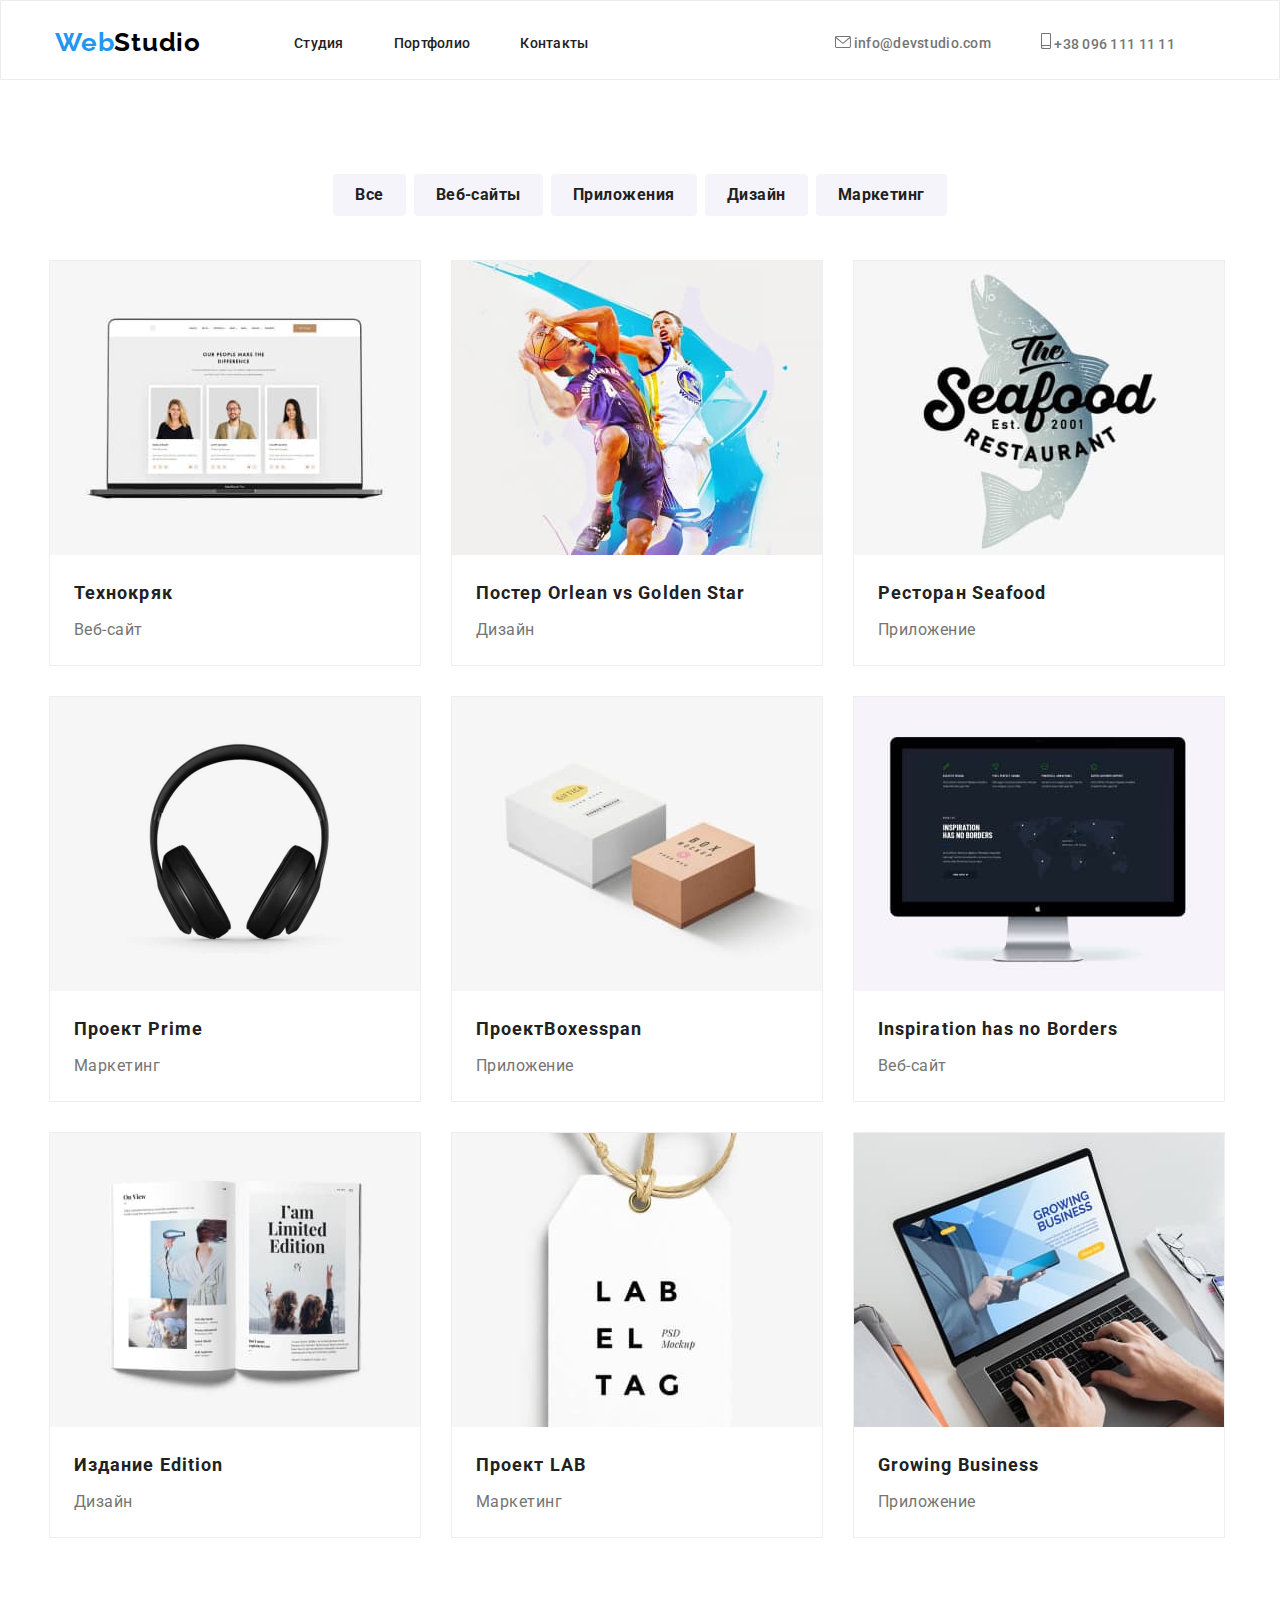
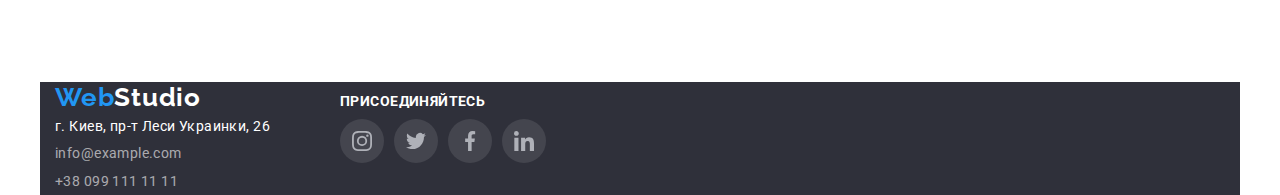
==== portfolio.html @ 2dc06f4d "перенес задание предыдущее" ====
<!DOCTYPE html>
<html lang="ru">

<head>
    <meta charset="UTF-8">
    <meta http-equiv="X-UA-Compatible" content="IE=edge">
    <meta name="viewport" content="width=device-width, initial-scale=1.0">
    <title>Document</title>
    <link rel="preconnect" href="https://fonts.googleapis.com">
    <link rel="preconnect" href="https://fonts.gstatic.com" crossorigin>
    <link href="https://fonts.googleapis.com/css2?family=Roboto:wght@400;500;700;900&display=swap" rel="stylesheet">
    <link rel="preconnect" href="https://fonts.googleapis.com">
    <link rel="preconnect" href="https://fonts.gstatic.com" crossorigin>
    <link
        href="https://fonts.googleapis.com/css2?family=Raleway:wght@700&family=Roboto:wght@400;500;700;900&display=swap"
        rel="stylesheet">
    <link rel="stylesheet"
        href="https://cdnjs.cloudflare.com/ajax/libs/modern-normalize/0.6.0/modern-normalize.min.css" />
    <link rel="stylesheet" href="./css/main.css" />
</head>

<body><!-- Шапка сайта -->
<header class="page-header">
    <div class="container main-nav">
        <a lang="en" class="site-nav-logo" href="WebStudio">Web<span>Studio</span></a>
        <nav>
            <ul class="site-nav list">
                <!--<li lang="en" class="nav-item site-nav-logo"><a href="WebStudio">Web<span>Studio</span></a></li>-->
                <li class="nav-item"><a href="./index.html" class="link">Студия</a></li>
                <li class="nav-item"><a href="./portfolio.html" class="link">Портфолио</a></li>
                <li class="nav-item"><a href="Контакты" class="link">Контакты</a></li>
            </ul>
        </nav>
        <ul class="link-items list">
            <li class="nav-link-item" lang="en">
                <a href="mailto:info@devstudio.com" class="current">
                    <svg class="icon-envelope" width="16" height="12">
                        <use href="./images/icons.svg#icon-envelope"></use>
                    </svg>
                    info@devstudio.com
                    <!--./images/icons.svgs#icon-smartphone-->
                </a>

            </li>
            <li class="nav-link-item">
                <a href="tel:+380961111111" class="current"><svg class="icon-smartphone" width="10" height="16">
                        <use href="./images/icons.svg#icon-smartphone"></use>
                    </svg>
                    +38 096 111 11 11

                </a>

            </li>
        </ul>
    </div>
</header>
   
    <main>

        <!--Наше портфолио  -->
        <section class="section portfolio">
            <div class="container ">
                <h2 class="visually-hidden">Наше портфолио</h2>
                <ul class="portfolio-list list">
                    <li class="portfolio-list-item"><button class="portfolio-button" type="button">Все</button></li>
                    <li class="portfolio-list-item"><button class="portfolio-button" type="button">Веб-сайты</button>
                    </li>
                    <li class="portfolio-list-item"><button class="portfolio-button" type="button">Приложения</button>
                    </li>
                    <li class="portfolio-list-item"><button class="portfolio-button" type="button">Дизайн</button></li>
                    <li class="portfolio-list-item"><button class="portfolio-button" type="button">Маркетинг</button>
                    </li>
                </ul>
                <ul class="portfolio-img list">
                    <li class="portfolio-img-item">
                        <a>
                            <img src="./images/portfolio/img-portfolio1.jpg" alt="Технокряк" width="370" height="294" />
                            <div class="portfolio-text">
                                <h3>Технокряк </h3>
                                <p>Веб-сайт</p>
                               <!-- <p>Lorem ipsum dolor sit amet consectetur adipisicing elit.</p>-->
                            </div>
                        </a>
                    </li>

                    <li class="portfolio-img-item">
                        <img src="./images/portfolio/img-portfolio2.jpg" alt="Постер New Orlean vs Golden Star"
                            width="370" height="294" />
                        <div class="portfolio-text">
                            <h3>Постер <span lang="en">Orlean vs Golden Star</span></h3>
                            <p>Дизайн</p>
                        </div>
                    </li>
                    <li class="portfolio-img-item">
                        <img src="./images/portfolio/img-portfolio3.jpg" alt="Ресторан Seafood" width="370"
                            height="294" />
                        <div class="portfolio-text">
                            <h3>Ресторан <span lang="en">Seafood</span></h3>
                            <p>Приложение</p>
                        </div>
                    </li>
                    <li class="portfolio-img-item">
                        <img src="./images/portfolio/img-portfolio4.jpg" alt="Проект Prime" width="370" height="294" />
                        <div class="portfolio-text">
                            <h3>Проект <span lang="en">Prime</span></h3>
                            <p>Маркетинг</p>
                        </div>
                    </li>
                    <li class="portfolio-img-item">
                        <img src="./images/portfolio/img-portfolio5.jpg" alt="Проект Boxes" width="370" height="294" />
                        <div class="portfolio-text">
                            <h3>Проект<span lang="en">Boxes</span>span</h3>
                            <p>Приложение</p>
                        </div>
                    </li>
                    <li class="portfolio-img-item">
                        <img src="./images/portfolio/img-portfolio6.jpg" alt="Inspiration has no Borders" width="370"
                            height="294" />
                        <div class="portfolio-text">
                            <h3 lang="en">Inspiration has no Borders</h3>
                            <p>Веб-сайт</p>
                        </div>
                    </li>
                    <li class="portfolio-img-item">
                        <img src="./images/portfolio/img-portfolio7.jpg" alt="Издание Limited Edition" width="370"
                            height="294" />
                        <div class="portfolio-text">
                            <h3>Издание <span lang="en">Edition</span> </h3>
                            <p>Дизайн</p>
                        </div>
                    </li>
                    <li class="portfolio-img-item">
                        <img src="./images/portfolio/img-portfolio8.jpg" alt="Проект LAB" width="370" height="294" />
                        <div class="portfolio-text">
                            <h3>Проект <span lang="en">LAB</span></h3>
                            <p>Маркетинг</p>
                        </div>
                    </li>
                    <li class="portfolio-img-item">
                        <img src="./images/portfolio/img-portfolio9.jpg" alt="Growing Business" width="370"
                            height="294" />
                        <div class="portfolio-text">
                            <h3 lang="en">Growing Business</h3>
                            <p>Приложение</p>
                        </div>
                    </li>

                </ul>
            </div>
        </section>
    </main>
    <!-- Футер -->
    <footer class="bottom">
        <div class="container container-futer">
            <div class="bottom-futer">
                <a lang="en" class="bottom-logo" href="WebStudio" class="link">Web<span>Studio</span></a>
                <ul class="bottom-list link list">
                    <!--<li lang="en" class="bottom-logo"><a href="WebStudio" class="link">Web<span>Studio</span></a></li>-->
                    <li>
                        <address>
                            г. Киев, пр-т Леси Украинки, 26
                        </address>
                    </li>
                    <li lang="en"><a href="mailto:info@example.com" class="link-bottom link">info@example.com</a></li>
                    <li><a href="tel:+380991111111" class="link-bottom link">+38 099 111 11 11</a></li>
                </ul>
            </div>
            <div class="icons-futer">
                <h2>ПРИСОЕДИНЯЙТЕСЬ</h2>
    
                <ul class="masters-socials masters-socials-futer list socials-list">
                    <li class="socials-item socials-item-futer">
                        <a href="" class="socials-link socials-link-futer link">
                            <svg class="socials-icon" width="20" height="20">
                                <use href="./images/icons.svg#icon-instagram"></use>
                            </svg>
                        </a>
                    </li>
                    <li class="socials-item socials-item-futer">
                        <a href="" class="socials-link socials-link-futer link">
                            <svg class="socials-icon" width="20" height="20">
                                <use href="./images/icons.svg#icon-twitter"></use>
                            </svg>
                        </a>
                    </li>
                    <li class="socials-item socials-item-futer">
                        <a href="" class="socials-link socials-link-futer link">
                            <svg class="socials-icon" width="20" height="20">
                                <use href="./images/icons.svg#icon-facebook"></use>
                            </svg>
                        </a>
                    </li>
                    <li class="socials-item socials-item-futer">
                        <a href="" class="socials-link socials-link-futer link">
                            <svg class="socials-icon" width="20" height="20">
                                <use href="./images/icons.svg#icon-linkedin"></use>
                            </svg>
                        </a>
                    </li>
                </ul>
            </div>
        </div>
    </footer>


</body>

</html>
---- css/main.css ----
/* цвет основного текста #757575 */
/* вторичный цвет текста #212121 ; */
/* белый #e5e5e5  */
/* акцент #2196f3 */
/* вторичный цвет фона #ffffff; */

:root {
  --primary-text-color: #757575;
  --title-text-color: #212121;
  --accent-color: #2196f3;

  --primary-white-color: #ffffff;
  --secondary-bg-color: #ffffff;
}

body {
  background-color: var(--primary-white-color);
  color: var(--primary-text-color);

  font-family: Roboto, sans-serif;
  font-size: 14px;
  font-style: normal;
  font-weight: 400;
  line-height: 2;
}
h1,
h2,
h3,
h4,
h5,
h6,
p {
  margin: 0;
}
ul,
ol {
  list-style: none;
  padding: 0;
  margin: 0;
}
img {
  display: block;
}
.section {
  padding: 94px 0;
}
.container {
  width: 1200px;
  padding-left: 15px;
  padding-right: 15px;
  margin-right: auto;
  margin-left: auto;
}
.btn {
  display: block;
  font-weight: 500;
  font-size: 16px;
  line-height: 1.25;
  text-align: center;
  color: var(--secondary-text-color);
  background: #4985ff;
  box-shadow: 0px 0px 10px rgba(111, 111, 111, 0.25);
  border-radius: 30px;
  width: 200px;
  height: 45px;
  border-color: transparent;
  cursor: pointer;
}
.btn:hover,
.btn:focus {
  border-color: var(--accent-color);
  background-color: transparent;
}

h2 {
  color: var(--title-text-color);

  font-weight: 700;
  font-size: 36px;
  line-height: 1.17;
  letter-spacing: 0.03em;
}
h3 {
  color: var(--title-text-color);

  font-weight: 700;
  font-size: 14px;
  line-height: 1.14;
  letter-spacing: 0.03em;
}
.list {
  list-style: none;
}
.link {
  text-decoration: none;
}
a {
  text-decoration: none;
}
.visually-hidden {
  position: absolute;
  width: 1px;
  height: 1px;
  margin: -1px;
  border: 0;
  padding: 0;
  white-space: nowrap;
  clip-path: inset(100%);
  clip: rect(0 0 0 0);
  overflow: hidden;
}
/*  Шапка Site nav */
.page-header {
  border: 1px solid #ececec;
  /*width: 1200px;*/
  height: 80px;
}
.main-nav {
  display: flex;
  align-items: center;
  /* width: 1200px;*/

  /*padding-left: 15px;
  padding-right: 15px;*/
}
.site-nav {
  display: flex;
  align-items: center;
  /*padding-top: 32px;
  padding-bottom: 32px;*/
}
.site-nav .nav-item:not(:last-child) {
  margin-right: 50px;
}
.link-items {
  display: flex;
  align-items: center;
  margin-left: auto;
}
.link-items:not(:last-child) {
  margin-right: 50px;
}
.site-nav-logo {
  margin-right: 93px;
  font-family: Raleway, sans-serif;
  font-weight: 700;
  font-size: 26px;
  line-height: 1.19;
  /* identical to box height */
  letter-spacing: 0.03em;
  color: #2196f3;
}
.site-nav-logo a {
  color: #2196f3;
}
.site-nav-logo span {
  font-family: Raleway, sans-serif;
  font-weight: 700;
  font-size: 26px;
  line-height: 1.19;
  /* identical to box height */

  letter-spacing: 0.03em;

  color: #000000;
}
.site-nav .link {
  display: block;
  padding-top: 32px;
  padding-bottom: 32px;

  color: var(--title-text-color);
  font-weight: 500;
  font-size: 14px;
  line-height: 1.17;
  letter-spacing: 0.02em;
  text-decoration: none;
}

.site-nav .link:hover,
.site-nav .link:focus {
  color: var(--accent-color);
}

.link-items .current {
  display: block;
  padding-top: 32px;
  padding-bottom: 32px;

  color: var(--primary-text-color);
  font-weight: 500;
  font-size: 14px;
  line-height: 1.17;
  letter-spacing: 0.02em;
  text-decoration: none;
  margin-right: 50px;
}
.link-items .current:not(:last-child) {
  margin-right: 50px;
}
.link-items .current:hover,
.link-items .current:focus {
  color: var(--accent-color);
  fill: var(--accent-color);
}

.link-items .current:hover use,
.link-items .current:focus use {
  color: var(--accent-color);
  fill: var(--accent-color);
}
.icon-envelope {
  background-color: #ffffff;
  fill:#757575;
}
.icon-envelope:hover,
.icon-envelope:focus {
  fill: var(--accent-color);
}
.icon-smartphone {
  fill:#757575;
}
.icon-smartphone:hover,
.icon-smartphone:focus {
  fill: var(--accent-color);;
}
/* Hero */

.hero {
  text-align: center;
  padding: 200px 0;
  /*background-color: #2f303a;*/
  max-width: 1600px;
  margin: 0 auto;
  /* width: 1200px;*/
  background-image: linear-gradient(
      to right,
      rgba(47, 48, 58, 0.4),
      rgba(47, 48, 58, 0.4)
    ),
    url("../images/img1.jpg");

  background-repeat: no-repeat;
  background-position: center;
  background-size: cover;
}

.title {
  margin-top: 0;
  margin-bottom: 40px;

  color: #ffffff;
  font-weight: 900;
  font-size: 44px;
  line-height: 1.36;

  text-align: center;
  letter-spacing: 0.06em;
  text-transform: uppercase;
}
.button {
  color: #ffffff;
  background-color: #2196f3;
  font-weight: 700;
  font-size: 16px;
  padding: 10px 32px;
  border-radius: 4px;
  border: none;
  box-shadow: 0px 4px 4px rgba(0, 0, 0, 0.15);
  line-height: 1.88;
}
.button:hover,
.button:focus {
  background-color: #188ce8;
  cursor: pointer;
}
/* преимущества*/
.benefits h2 {
  text-align: center;
}

.text-benefits-list {
  display: flex;

  /*margin-top: 94px;
  margin-bottom: 94px;*/
}
.text-benefits-text:not(:last-child) {
  margin-right: 32px;
}
.text-benefits-text h3 {
  margin-bottom: 10px;
  text-transform: uppercase;
}
.text-benefits p {
  font-size: 14px;
  line-height: 1.71;
  letter-spacing: 0.03em;
}
/*.socials-icon-benefits {
    width: 70px;
  height: 70px;
}*/
.text-benefits-text svg {
/*width: 270px;
  height: 120px;*/
  /*background: rgba(245, 244, 250, 1);*/
}
.text-benefits-icon {
/*position: absolute;*/
width: 270px;
height: 120px;
left: 215px;
top: 774px;

background: #F5F4FA;
border-radius: 4px;
 padding: 25px 100px 25px 100px;
 margin-bottom: 30px;
}
/*.socials-icon-benefits {
  /*display: block;*/
  padding: 25px 100px 25px 100px;
}*/


/*Чем мы занимаемся*/
.work-section {
  padding-top: 0;
}
.img h2 {
  text-align: center;
  margin-bottom: 50px;
}

.list-img {
  display: flex;
  /*margin-bottom: 94px;*/
}
.list-img li:not(:last-child) {
  margin-right: 32px;
}
/* Сотрудники */

/*.positions {
  display: flex;
  justify-content: space-between;
}*/
/*.position-list {

}*/
/*.position-list-img{
  display: flex;
  justify-content: space-between;
  margin-left: 0px;
}*/
.positions {
  /*padding-top: 94px;*/
  background: #F5F4FA;
}
.positions h2 {
  text-align: center;
  margin-bottom: 50px;
}
.position-list {
  display: flex;
  /*padding-bottom: 94px;*/
  /* margin-bottom: 94px;*/
  /*height: 368px;*/
  /*width: 270px;
  background-color: #ffffff;*/
  border-radius: 4px;
  /*/box-shadow: 0 0 4px 0 black;*/
}
.position-list-img:not(:last-child) {
  margin-right: 30px;
}
.position-list-img {
  text-align: center;
}
.position-list-text {
  height: 168px;
  /* margin-top: 30px;*/
  /* margin-bottom: 30px;*/
  padding-top: 30px;
  padding-bottom: 30px;
  background-color: #ffffff;
  border-radius: 0 0 4px 4px;
  box-shadow: 0px 1px 3px rgba(0, 0, 0, 0.12), 0px 1px 1px rgba(0, 0, 0, 0.14),
    0px 2px 1px rgba(0, 0, 0, 0.2);
}
.position-list-text h3 {
  font-size: 16px;
}
/*.position-list-img {
  width: 270px;
  height: 368px;
  left: 215px;
  top: 1635px;
}
*/
/*.position-list-img h3 {
  text-align: center;
}*/
.position-list p {
  font-size: 16px;
  line-height: 1.19;
  text-align: center;
  margin-bottom: 16px;
}
.masters-socials {
  display: flex;
  justify-content: center;
  /* width: 206px;
  height: 44px;*/
  /*margin-top: 16px;*/
  /*margin-bottom: 30px;*/
}
.socials-item {
  width: 44px;
  height: 44px;
}
.socials-item :not(:last-child) {
  margin-right: 10px;
}
.socials-link {
  width: 100%;
  height: 100%;
  display: flex;
  align-items: center;
  justify-content: center;
  border-radius: 50%;
  background-color: #ffffff;
}
.socials-icon {
  fill: #AFB1B8;
}
.socials-link:hover,
.socials-link:focus {
  background-color: #2196f3;
  fill: #ffffff;
  }
.socials-link:hover use,
.socials-link:focus use {
  background-color: #2196f3;
  fill: #ffffff;
  }
.socials-icon:hover,
.socials-icon:focus {
  fill: #ffffff;
}
/*.socials-link:hover .socials-icon,
.socials-link:focus .socials-icon {
    fill:#ffffff;
    }*/

    /* постоянные клиенты*/
    .client-section-container {
     text-align: center;
        }
     .client-section-container h2 {
         margin-bottom: 50px;
        }
             
   .masters-client {
     display: flex;
     justify-content: center;
          } 
      .client-item {
        width: 170px;
        height: 92px;
        border-radius: 4px;
        border: 1px solid rgba(175, 177, 184, 1)
       /*border-radius: 4px 4px 4px 4px;*/
      /*padding: 16px 32px 16px 32px;*/
      
      }
      /*.client-link {
   width: 100%;
  height: 100%;
  display: flex;
  align-items: center;
  justify-content: center;
    background-color: #ffffff;
      }*/
      .client-item:not(:last-child) {
  margin-right: 30px;
}
.client-icon {
  margin: 16px 32px 16px 32px;
  fill: #AFB1B8;
}

.client-icon:hover,
.client-icon:focus {
     fill:#2196f3;
     /*background-color: blue;*/
  }
  .client-item:hover,
  .client-item:focus {
     fill:#2196f3;
    border: 1px solid rgba(33, 150, 243, 1)
     /*background-color: blue;*/
  }
  /*.client-link {
      width: 170px;
      height: 92px;
  }
   .client-link:hover,
  .client-link:focus {
     fill:#2196f3;
    border: 1px solid rgba(33, 150, 243, 1)
     /*background-color: blue;*/
  }*/
/*.socials-icon:hover,
.socials-icon:focus {
  fill: #ffffff;*/
}
/*.client-link:hover .client-icon,
.client-link:focus .client-icon {
    fill:#2196f3;
    background-color: #2196f3;
    }*/
  /*.client-link:hover use,
  .client-link:focus use {
     fill:#2196f3;
     background-color: blue;
  }*/
/* Футер */
.bottom {
 /* display: flex;
   justify-content: center;*/
  /*display: block;*/
  background-color: #2f303a;
  padding-top: 60px;
  padding-bottom: 60px;
  /*width: 1200px;*/
  /*height: 252px;*/
 }
.bottom .container {
  display: flex;
  background-color: #2f303a;
  margin-top: 0px;
  align-items: baseline;
}
.container-futer {
 /* display: block;*/
  background-color: #2f303a;
  margin-top: 0px;
  align-items: baseline;
}
.bottom-futer {
  display: block;
   display: table-cell;
  margin-top: 0px;
  align-content: center;
  align-items: baseline;
  /*margin-right: 70px;*/
}
.bottom-list {
  display: block;
  display: table-cell;
  margin-top: 0px;
  align-content: center;
 /* align-items: baseline;*/
  /*margin-right: 70px;*/
}
.link-bottom {
  color: rgba(255, 255, 255, 0.6);
  font-size: 14px;
  line-height: 1.71;
  letter-spacing: 0.03em;
}
.link-bottom:hover,
.link-bottom:focus {
  color: var(--accent-color);
}
.bottom address {
  font-style: normal;
  font-size: 14px;
  line-height: 1.71;

  letter-spacing: 0.03em;

  color: #ffffff;
}

.bottom-logo {
  font-family: Raleway, sans-serif;
  font-weight: 700;
  font-size: 26px;
  line-height: 1.19;
  /* identical to box height */

  letter-spacing: 0.03em;

  color: #2196f3;
  margin-bottom: 20px;
}
.bottom-logo a {
  color: #2196f3;
}
.bottom-logo span {
  font-family: Raleway, sans-serif;
  font-weight: 700;
  font-size: 26px;
  line-height: 1.19;
  /* identical to box height */

  letter-spacing: 0.03em;

  color: #ffffff;
}
.socials-link-futer {
background: rgba(255, 255, 255, 0.1);
}
.icons-futer {
  display: block;
  display: table-cell;
  margin-top: 0px;
  align-content: center;
   /*display: flex;
     justify-content: center;
     align-items: center;
     display: block;*/
 /* width: 206px;*/
  height: 80px;
  margin-right: 70px;
   margin-left: 70px;
}
.icons-futer h2 {
font-family: Roboto;
font-size: 14px;
font-style: normal;
font-weight: 700;
line-height: 16px;
letter-spacing: 0.03em;
text-align: left;
color: #ffffff;
padding-bottom: 10px;

}

.socials-item-futer:not(:last-child) {
  margin-right: 10px;
}
.masters-socials-futer {
  margin-left: 0px;
}


/* Наше портфолио */
.portfolio {
  background-color: #ffffff;
}
.portfolio-button {
  border: none;
}

.portfolio .container {
  /*display: flex;
  flex-wrap: wrap;*/
  /*justify-content: space-between;*/
  margin-bottom: 50px;
}
.portfolio-list {
  display: flex;
  justify-content: center;
  /*margin-top: 94px;*/
  margin-bottom: 50px;
  /* width: 1200px;*/
}
.portfolio-list-item:not(:last-child) {
  margin-right: 8px;
  /*justify-content: center;*/
}
.portfolio-list-item {
  display: block;
  justify-content: center;
}
.portfolio-img {
  display: flex;
  flex-wrap: wrap;
  margin-top: -36px;
  margin-left: -36px;
}
/*.portfolio-img li  {
  flex-basis: calc((100%-270px) / 9);
  margin-top: 30px;
  margin-left: 30px;
} */
.portfolio-img-item {
  flex-basis: calc(100% / 3 - 32px);
  margin-top: 30px;
  margin-left: 30px;
  border: 1px solid rgba(238, 238, 238, 1);
}

.portfolio-text {
  /*height: 90px;*/
  width: 322px;
  padding-top: 20px;
  padding-bottom: 20px;
  padding-right: 24px;
  padding-left: 24px;
  /*margin-top: 20px;
  margin-bottom: 20px;
  margin-right: 24px;
  margin-left: 24px;*/
  /*border: 1px solid rgba(238, 238, 238, 1);*/
}
.portfolio-img h3 {
  font-style: normal;
  font-weight: 700;
  line-height: 36px;
  letter-spacing: 0.06em;
  text-align: left;
  font-size: 18px;
  width: 322px;
  height: 36px;
  margin-bottom: 4px;
  /*text-align: center;*/
}
.portfolio-text p {
  font-size: 16px;
  font-style: normal;
  font-weight: 400;
  line-height: 30px;
  letter-spacing: 0.03em;
  text-align: left;
  width: 322px;
  height: 30px;
}
.portfolio-button {
  color: #212121;
  background-color: #f5f4fa;
  font-style: normal;
  font-weight: 500;
  font-size: 16px;
  line-height: 1.62;
  /* identical to box height, or 162% */

  text-align: center;
  letter-spacing: 0.03em;
  border-radius: 4px;
  padding: 6px 22px;
}
.portfolio-button:hover,
.portfolio-button:focus {
  color: #ffffff;
  background-color: #2196f3;
}

.portfolio-button {
  color: var(--title-text-color);

  font-weight: 700;
  font-size: 18px;
  line-height: 2;
  /* identical to box height, or 200% */

  letter-spacing: 0.06em;
}
.portfolio-button {
  font-size: 16px;
  line-height: 1.88;
  /* identical to box height, or 187% */

  letter-spacing: 0.03em;
}
.portfolio-img-item:hover,
.portfolio-img-item:focus {
 box-shadow: 0px 1px 3px rgba(0, 0, 0, 0.12), 0px 1px 1px rgba(0, 0, 0, 0.14),
    0px 2px 1px rgba(0, 0, 0, 0.2);
}
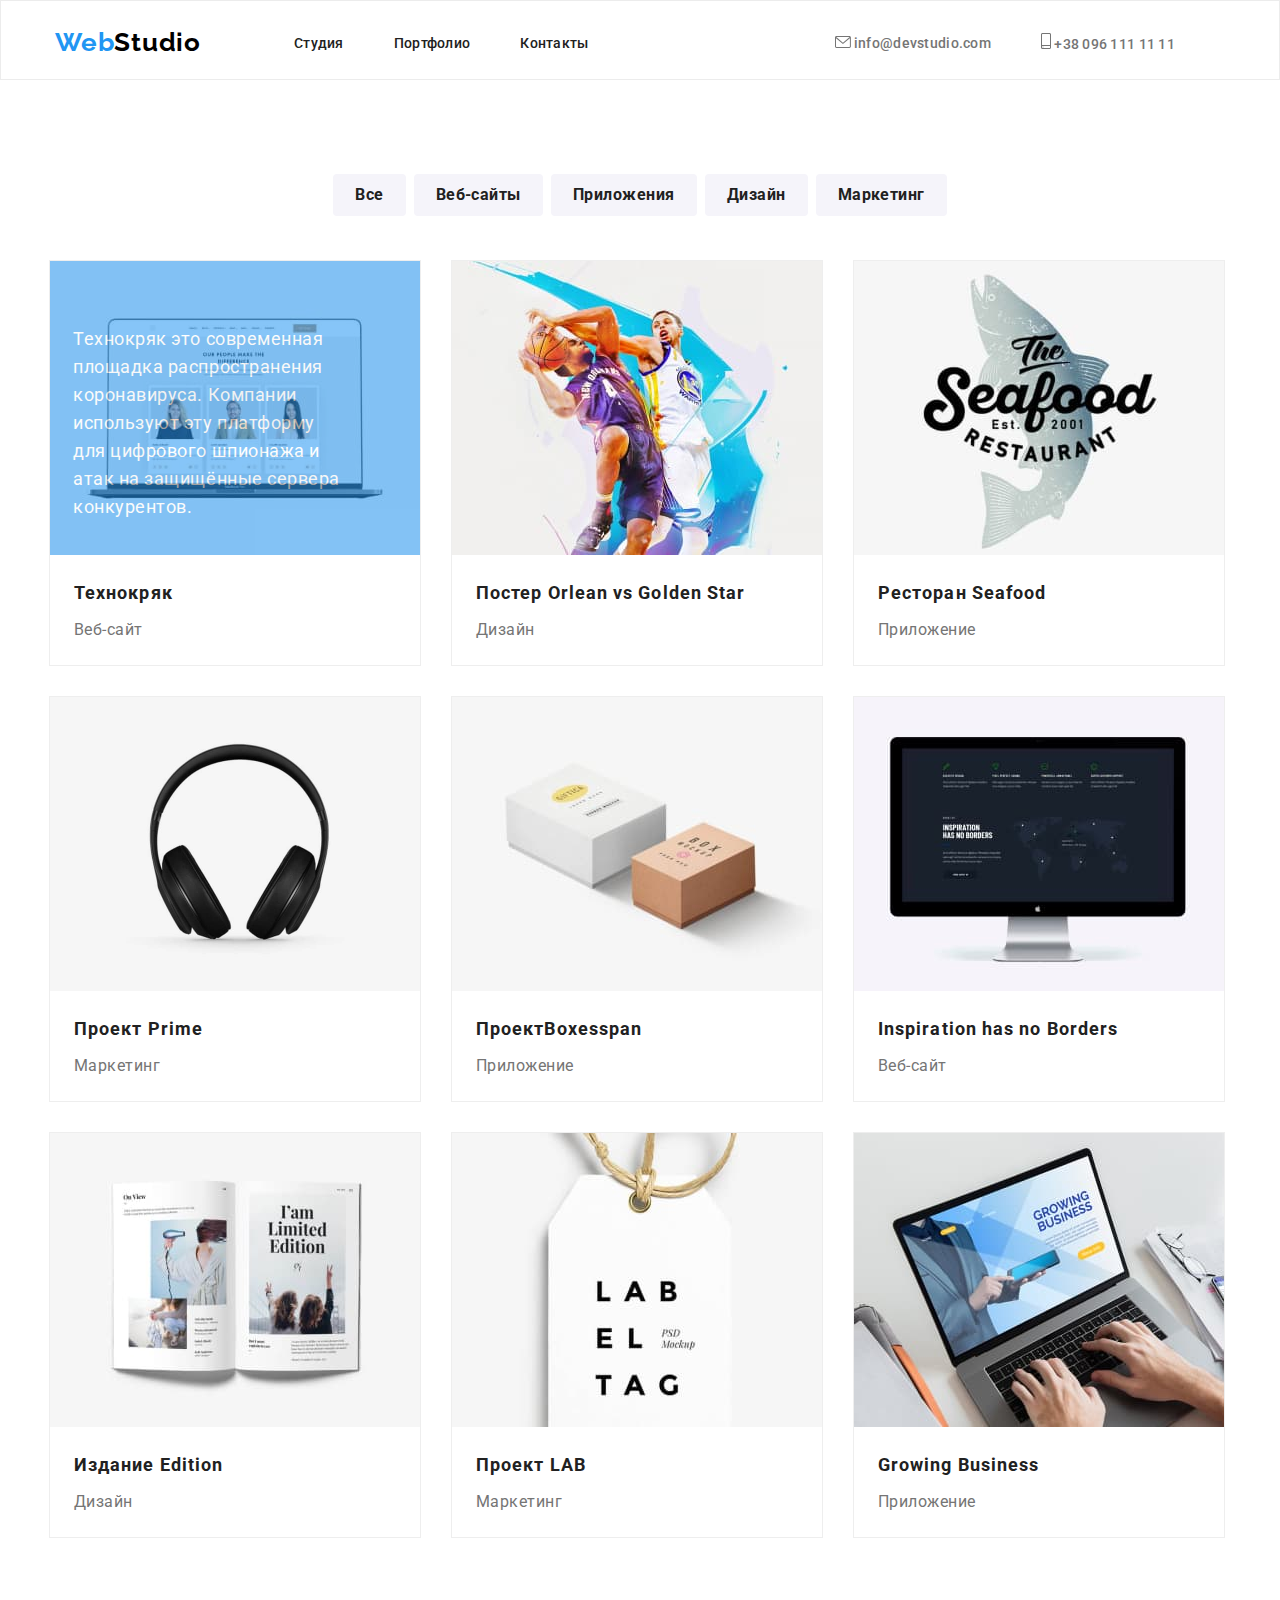
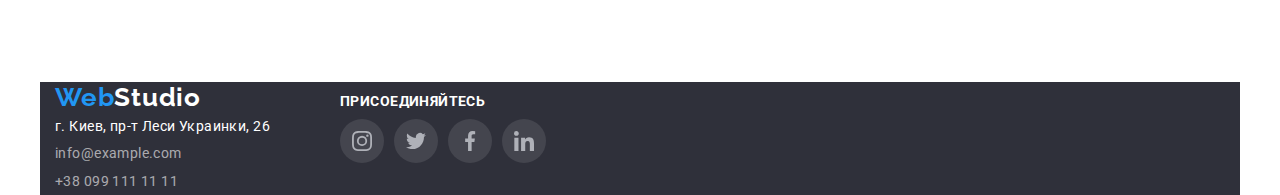
==== commit 10331e71: "изменения с 4 и по заданию 5" ====
--- a/portfolio.html
+++ b/portfolio.html
@@ -73,12 +73,18 @@
                 </ul>
                 <ul class="portfolio-img list">
                     <li class="portfolio-img-item">
-                        <a>
+                        <a class="portfolio-img-over">
                             <img src="./images/portfolio/img-portfolio1.jpg" alt="Технокряк" width="370" height="294" />
                             <div class="portfolio-text">
                                 <h3>Технокряк </h3>
                                 <p>Веб-сайт</p>
-                               <!-- <p>Lorem ipsum dolor sit amet consectetur adipisicing elit.</p>-->
+                                <div class="portfolio-text-overl">
+                                    <p>Технокряк это современная площадка распространения коронавируса. Компании используют эту
+                                    платформу для цифрового
+                                    шпионажа и атак на защищённые сервера конкурентов.</p>
+
+                                </div>
+                              
                             </div>
                         </a>
                     </li>
--- a/css/main.css
+++ b/css/main.css
@@ -124,6 +124,7 @@
   padding-right: 15px;*/
 }
 .site-nav {
+  position: relative;
   display: flex;
   align-items: center;
   /*padding-top: 32px;
@@ -175,6 +176,7 @@
   line-height: 1.17;
   letter-spacing: 0.02em;
   text-decoration: none;
+  transition: color 250ms cubic-bezier(0.4, 0, 0.2, 1);
 }
 
 .site-nav .link:hover,
@@ -194,6 +196,7 @@
   letter-spacing: 0.02em;
   text-decoration: none;
   margin-right: 50px;
+  transition: color fill 250ms cubic-bezier(0.4, 0, 0.2, 1);
 }
 .link-items .current:not(:last-child) {
   margin-right: 50px;
@@ -211,18 +214,45 @@
 }
 .icon-envelope {
   background-color: #ffffff;
-  fill:#757575;
+  fill: #757575;
+  transition: fill 250ms cubic-bezier(0.4, 0, 0.2, 1);
 }
 .icon-envelope:hover,
 .icon-envelope:focus {
   fill: var(--accent-color);
 }
 .icon-smartphone {
-  fill:#757575;
+  fill: #757575;
+  transition: fill 250ms cubic-bezier(0.4, 0, 0.2, 1);
 }
 .icon-smartphone:hover,
 .icon-smartphone:focus {
-  fill: var(--accent-color);;
+  fill: var(--accent-color);
+}
+.nav-item {
+  position: relative;
+}
+.nav-item-link::after {
+  content: '';
+
+  position: absolute;
+  left: 0;
+  bottom: 0;
+
+  display: block;
+  width: 100%;
+  height: 4px;
+   background: #2196F3;
+   border-radius: 2px;
+
+  opacity: 0;
+  transform: scaleX(0);
+  transition: transform 250ms cubic-bezier(0.4, 0, 0.2, 1),
+    opacity 250ms cubic-bezier(0.4, 0, 0.2, 1);
+}
+.nav-item-link:hover::after {
+  opacity: 1;
+  transform: scaleX(1);
 }
 /* Hero */
 
@@ -268,11 +298,40 @@
   border: none;
   box-shadow: 0px 4px 4px rgba(0, 0, 0, 0.15);
   line-height: 1.88;
+  transition: background-color 250ms cubic-bezier(0.4, 0, 0.2, 1);
 }
 .button:hover,
 .button:focus {
   background-color: #188ce8;
   cursor: pointer;
+}
+.backdrop {
+  position: fixed;
+  top: 0;
+  left: 0;
+  width: 100%;
+  height:100%;
+  background-color:#AFB1B8;
+  /*outline: 2px #000000;*/
+  /*#2196F3*/
+}
+
+.backdrop.is-hidden {
+  opacity: 0;
+  pointer-events: none;
+}
+
+.modal {
+  position: absolute;
+  top: 50%;
+  left: 50%;
+  transform: translate(-50%, -50%);
+
+  min-height: 300px;
+  min-width: 400px;
+  padding: 15px;
+
+  background-color: #fff;
 }
 /* преимущества*/
 .benefits h2 {
@@ -302,21 +361,21 @@
   height: 70px;
 }*/
 .text-benefits-text svg {
-/*width: 270px;
+  /*width: 270px;
   height: 120px;*/
   /*background: rgba(245, 244, 250, 1);*/
 }
 .text-benefits-icon {
-/*position: absolute;*/
-width: 270px;
-height: 120px;
-left: 215px;
-top: 774px;
-
-background: #F5F4FA;
-border-radius: 4px;
- padding: 25px 100px 25px 100px;
- margin-bottom: 30px;
+  /*position: absolute;*/
+   width: 270px;
+   height: 120px;
+   left: 215px;
+   top: 774px;
+
+   background:  #f5f4fa;
+   border-radius: 4px;
+   padding: 25px 100px 25px 100px;
+   margin-bottom: 30px;
 }
 /*.socials-icon-benefits {
   /*display: block;*/
@@ -334,13 +393,39 @@
 }
 
 .list-img {
+  
   display: flex;
   /*margin-bottom: 94px;*/
 }
 .list-img li:not(:last-child) {
   margin-right: 32px;
 }
-/* Сотрудники */
+.list-img li {
+position: relative;
+}
+.list-img-text {
+  position: absolute;
+  right: 0;
+  bottom: 0;
+width: 100%;
+height: 70px;
+padding-top: 27px;
+  background: rgba(47, 48, 58, 0.8);
+  font-family: Roboto;
+font-family: Roboto;
+font-style: normal;
+font-weight: 700;
+font-size: 14px;
+line-height: 16px;
+text-align: center;
+letter-spacing: 0.03em;
+text-transform: uppercase;
+
+color: #FFFFFF;
+
+}
+
+/* Наша команда */
 
 /*.positions {
   display: flex;
@@ -356,7 +441,7 @@
 }*/
 .positions {
   /*padding-top: 94px;*/
-  background: #F5F4FA;
+  background:  #f5f4fa;
 }
 .positions h2 {
   text-align: center;
@@ -392,16 +477,7 @@
 .position-list-text h3 {
   font-size: 16px;
 }
-/*.position-list-img {
-  width: 270px;
-  height: 368px;
-  left: 215px;
-  top: 1635px;
-}
-*/
-/*.position-list-img h3 {
-  text-align: center;
-}*/
+
 .position-list p {
   font-size: 16px;
   line-height: 1.19;
@@ -411,11 +487,7 @@
 .masters-socials {
   display: flex;
   justify-content: center;
-  /* width: 206px;
-  height: 44px;*/
-  /*margin-top: 16px;*/
-  /*margin-bottom: 30px;*/
-}
+ }
 .socials-item {
   width: 44px;
   height: 44px;
@@ -431,9 +503,14 @@
   justify-content: center;
   border-radius: 50%;
   background-color: #ffffff;
+  transition: background-color 250ms cubic-bezier(0.4, 0, 0.2, 1);
+  transition: fill 250ms cubic-bezier(0.4, 0, 0.2, 1);
+  
 }
 .socials-icon {
-  fill: #AFB1B8;
+  fill: #afb1b8;
+   transition: fill 250ms cubic-bezier(0.4, 0, 0.2, 1);
+  
 }
 .socials-link:hover,
 .socials-link:focus {
@@ -455,40 +532,44 @@
     }*/
 
     /* постоянные клиенты*/
-    .client-section-container {
-     text-align: center;
-        }
-     .client-section-container h2 {
-         margin-bottom: 50px;
-        }
+.client-section-container {
+   text-align: center;
+}
+.client-section-container h2 {
+   margin-bottom: 50px;
+}
              
-   .masters-client {
-     display: flex;
-     justify-content: center;
-          } 
-      .client-item {
-        width: 170px;
-        height: 92px;
-        border-radius: 4px;
-        border: 1px solid rgba(175, 177, 184, 1)
-       /*border-radius: 4px 4px 4px 4px;*/
-      /*padding: 16px 32px 16px 32px;*/
-      
-      }
-      /*.client-link {
-   width: 100%;
+.masters-client {
+  display: flex;
+  justify-content: center;
+} 
+.client-item {
+  width: 170px;
+  height: 92px;
+  border-radius: 4px;
+  border: 1px solid rgba(175, 177, 184, 1)
+ /*border-radius: 4px 4px 4px 4px;*/
+ /*padding: 16px 32px 16px 32px;*/
+  transition: border 250ms cubic-bezier(0.4, 0, 0.2, 1);
+  transition: fill 250ms cubic-bezier(0.4, 0, 0.2, 1);
+}
+.client-link {
+  width: 100%;
   height: 100%;
-  display: flex;
-  align-items: center;
-  justify-content: center;
-    background-color: #ffffff;
-      }*/
-      .client-item:not(:last-child) {
+ /*display: flex;
+ align-items: center;
+ justify-content: center;
+  background-color: #ffffff;*/
+  transition: fill 250ms cubic-bezier(0.4, 0, 0.2, 1);
+}
+.client-item:not(:last-child) {
   margin-right: 30px;
 }
 .client-icon {
   margin: 16px 32px 16px 32px;
-  fill: #AFB1B8;
+  fill:  #afb1b8;
+  transition: fill 250ms cubic-bezier(0.4, 0, 0.2, 1);
+  
 }
 
 .client-icon:hover,
@@ -502,56 +583,43 @@
     border: 1px solid rgba(33, 150, 243, 1)
      /*background-color: blue;*/
   }
-  /*.client-link {
-      width: 170px;
-      height: 92px;
+.client-link:hover,
+.client-link:focus {
+  /*background-color: #2196f3;*/
+  fill: #2196f3;
+}
+.client-link:hover use,
+.client-link:focus use {
+  /*background-color: #2196f3;*/
+  fill: #2196f3;
   }
-   .client-link:hover,
-  .client-link:focus {
-     fill:#2196f3;
-    border: 1px solid rgba(33, 150, 243, 1)
-     /*background-color: blue;*/
-  }*/
-/*.socials-icon:hover,
-.socials-icon:focus {
-  fill: #ffffff;*/
-}
-/*.client-link:hover .client-icon,
-.client-link:focus .client-icon {
-    fill:#2196f3;
-    background-color: #2196f3;
-    }*/
-  /*.client-link:hover use,
-  .client-link:focus use {
-     fill:#2196f3;
-     background-color: blue;
-  }*/
+
 /* Футер */
-.bottom {
- /* display: flex;
-   justify-content: center;*/
-  /*display: block;*/
+.footer {
   background-color: #2f303a;
   padding-top: 60px;
   padding-bottom: 60px;
-  /*width: 1200px;*/
-  /*height: 252px;*/
- }
+}
 .bottom .container {
   display: flex;
   background-color: #2f303a;
   margin-top: 0px;
   align-items: baseline;
 }
-.container-futer {
+/*.container-futer {
  /* display: block;*/
   background-color: #2f303a;
   margin-top: 0px;
   align-items: baseline;
-}
+  width: 1600px;
+  height: 252px;
+ padding-top: 60px;
+  padding-bottom: 60px;
+  /*padding-left: 215px;*/
+}*/
 .bottom-futer {
   display: block;
-   display: table-cell;
+  display: table-cell;
   margin-top: 0px;
   align-content: center;
   align-items: baseline;
@@ -562,7 +630,7 @@
   display: table-cell;
   margin-top: 0px;
   align-content: center;
- /* align-items: baseline;*/
+  /* align-items: baseline;*/
   /*margin-right: 70px;*/
 }
 .link-bottom {
@@ -612,33 +680,32 @@
   color: #ffffff;
 }
 .socials-link-futer {
-background: rgba(255, 255, 255, 0.1);
+  background: rgba(255, 255, 255, 0.1);
 }
 .icons-futer {
   display: block;
   display: table-cell;
   margin-top: 0px;
   align-content: center;
-   /*display: flex;
+  /*display: flex;
      justify-content: center;
      align-items: center;
      display: block;*/
  /* width: 206px;*/
   height: 80px;
   margin-right: 70px;
-   margin-left: 70px;
+  margin-left: 70px;
 }
 .icons-futer h2 {
-font-family: Roboto;
-font-size: 14px;
-font-style: normal;
-font-weight: 700;
-line-height: 16px;
-letter-spacing: 0.03em;
-text-align: left;
-color: #ffffff;
-padding-bottom: 10px;
-
+  font-family: Roboto;
+  font-size: 14px;
+  font-style: normal;
+  font-weight: 700;
+  line-height: 16px;
+  letter-spacing: 0.03em;
+  text-align: left;
+  color: #ffffff;
+  padding-bottom: 10px;
 }
 
 .socials-item-futer:not(:last-child) {
@@ -694,6 +761,8 @@
   margin-top: 30px;
   margin-left: 30px;
   border: 1px solid rgba(238, 238, 238, 1);
+   transition: box-shadow 250ms cubic-bezier(0.4, 0, 0.2, 1);
+  
 }
 
 .portfolio-text {
@@ -749,6 +818,7 @@
 .portfolio-button:focus {
   color: #ffffff;
   background-color: #2196f3;
+  
 }
 
 .portfolio-button {
@@ -770,6 +840,42 @@
 }
 .portfolio-img-item:hover,
 .portfolio-img-item:focus {
- box-shadow: 0px 1px 3px rgba(0, 0, 0, 0.12), 0px 1px 1px rgba(0, 0, 0, 0.14),
+  box-shadow: 0px 1px 3px rgba(0, 0, 0, 0.12), 0px 1px 1px rgba(0, 0, 0, 0.14),
     0px 2px 1px rgba(0, 0, 0, 0.2);
-}
+    opacity: 1;
+}
+.portfolio-img-over {
+  position: relative;
+}
+.portfolio-text-overl  {
+  position: absolute;
+  content: '';
+  left: 0px;
+  top: 0px;
+  width: 370px;
+  height: 294px;
+  /*width: 100%;
+  height: 100%;*/
+  background: rgba(33, 150, 243, 0.9);;
+  /*background-color: #2f303a;*/
+  opacity: 0.6;
+   pointer-events: none;
+}
+.portfolio-text-overl p {
+  
+  padding: 64px 23px;
+  font-size: 18px;
+  font-family: Roboto;
+  font-style: normal;
+  font-weight: 400;
+  line-height: 28px;
+  letter-spacing: 0.03em;
+  text-align: left;
+  color:#ffffff;
+  pointer-events: none;
+  /*background-color: #2f303a;*/
+}
+.portfolio-img-item:hover,
+.portfolio-img-item:focus {
+     opacity: 1;
+}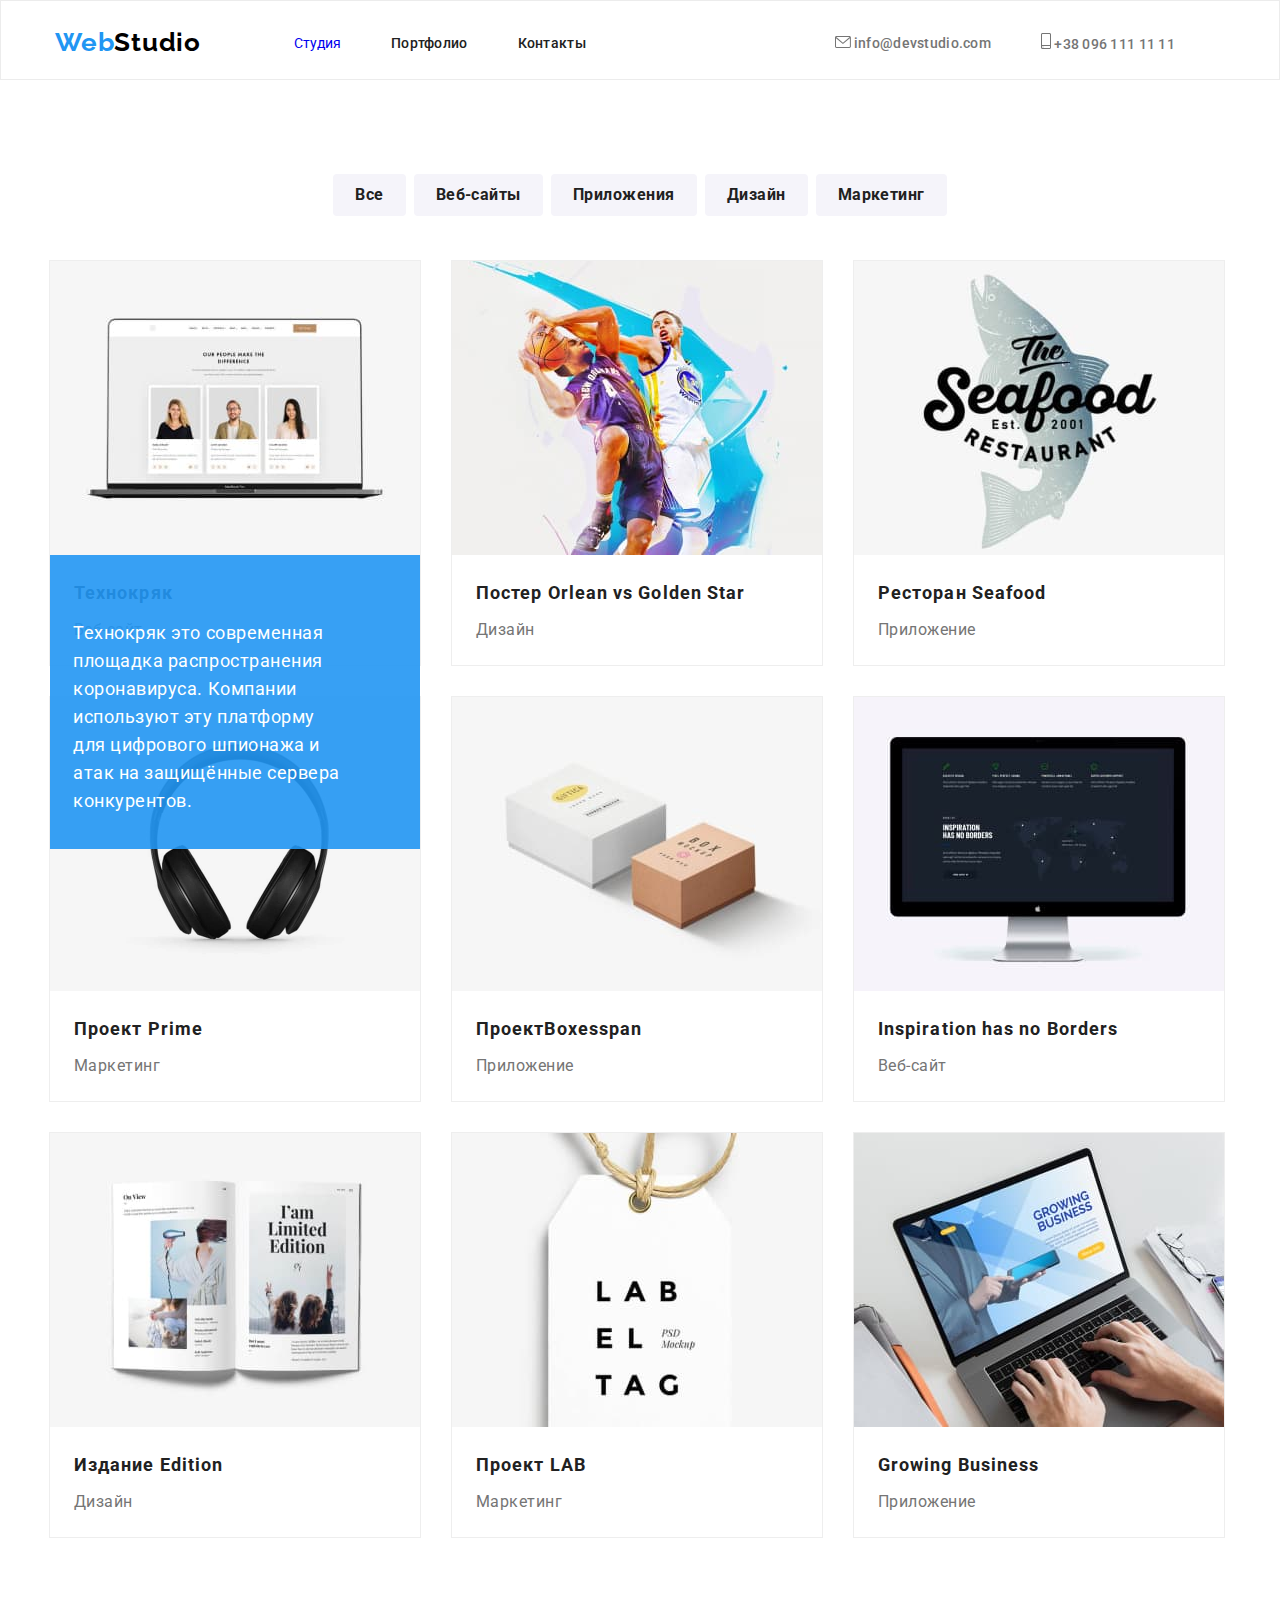
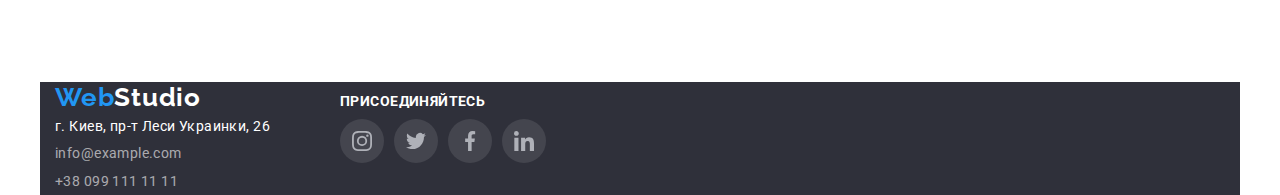
==== commit e6c5867f: "новые изменения" ====
--- a/portfolio.html
+++ b/portfolio.html
@@ -26,9 +26,9 @@
         <nav>
             <ul class="site-nav list">
                 <!--<li lang="en" class="nav-item site-nav-logo"><a href="WebStudio">Web<span>Studio</span></a></li>-->
-                <li class="nav-item"><a href="./index.html" class="link">Студия</a></li>
-                <li class="nav-item"><a href="./portfolio.html" class="link">Портфолио</a></li>
-                <li class="nav-item"><a href="Контакты" class="link">Контакты</a></li>
+                <li class="nav-item"><a href="./index.html" class=nav-item-link link">Студия</a></li>
+                <li class="nav-item"><a href="./portfolio.html" class="nav-item-link link">Портфолио</a></li>
+                <li class="nav-item"><a href="Контакты" class="nav-item-link link">Контакты</a></li>
             </ul>
         </nav>
         <ul class="link-items list">
--- a/css/main.css
+++ b/css/main.css
@@ -122,6 +122,10 @@
 
   /*padding-left: 15px;
   padding-right: 15px;*/
+ /* opacity: 0;
+  transform: scaleX(0);
+  transition: transform 250ms cubic-bezier(0.4, 0, 0.2, 1),
+  opacity 250ms cubic-bezier(0.4, 0, 0.2, 1);*/
 }
 .site-nav {
   position: relative;
@@ -248,7 +252,7 @@
   opacity: 0;
   transform: scaleX(0);
   transition: transform 250ms cubic-bezier(0.4, 0, 0.2, 1),
-    opacity 250ms cubic-bezier(0.4, 0, 0.2, 1);
+  opacity 250ms cubic-bezier(0.4, 0, 0.2, 1);
 }
 .nav-item-link:hover::after {
   opacity: 1;
@@ -332,6 +336,17 @@
   padding: 15px;
 
   background-color: #fff;
+  
+}
+.modal .button-modal {
+  position: absolute;
+  right: 0px;
+  top: 0px;
+  
+  width: 30px;
+  height: 30px;
+  border: 1px solid rgba(0, 0, 0, 0, 1);
+  border-radius: 50%;
 }
 /* преимущества*/
 .benefits h2 {
@@ -606,17 +621,17 @@
   margin-top: 0px;
   align-items: baseline;
 }
-/*.container-futer {
+.container-futer {
  /* display: block;*/
-  background-color: #2f303a;
+ /* background-color: #2f303a;
   margin-top: 0px;
   align-items: baseline;
   width: 1600px;
   height: 252px;
  padding-top: 60px;
-  padding-bottom: 60px;
+  padding-bottom: 60px;*/
   /*padding-left: 215px;*/
-}*/
+}
 .bottom-futer {
   display: block;
   display: table-cell;
@@ -858,8 +873,11 @@
   height: 100%;*/
   background: rgba(33, 150, 243, 0.9);;
   /*background-color: #2f303a;*/
-  opacity: 0.6;
    pointer-events: none;
+    transform: translateY(100%);
+   opacity: 1;
+   transition: transform 250ms cubic-bezier(0.4, 0, 0.2, 1),
+    opacity 250ms cubic-bezier(0.4, 0, 0.2, 1);
 }
 .portfolio-text-overl p {
   
@@ -875,7 +893,8 @@
   pointer-events: none;
   /*background-color: #2f303a;*/
 }
-.portfolio-img-item:hover,
-.portfolio-img-item:focus {
-     opacity: 1;
+.portfolio-img-item:hover .portfolio-text-overl
+.portfolio-img-item:focus .portfolio-text-overl {
+  transform: translateY(0);
+  opacity: 1;
 }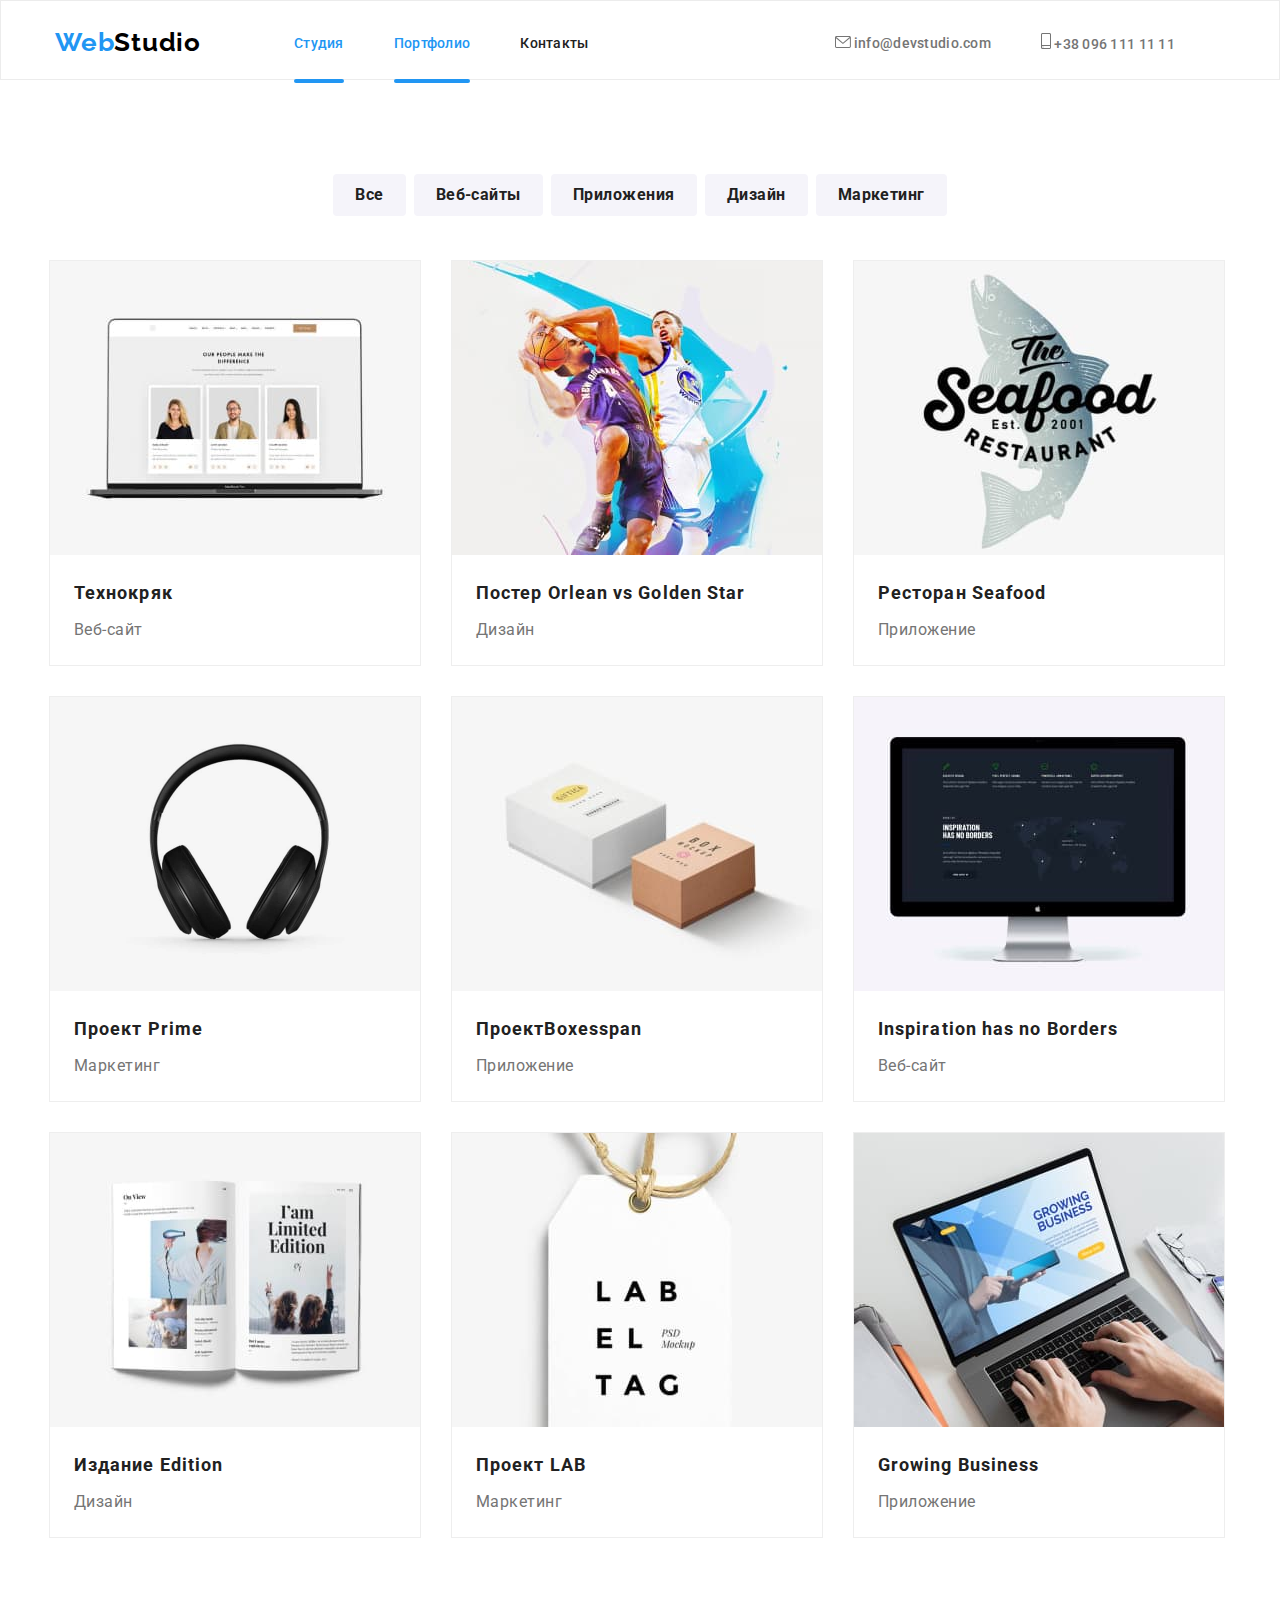
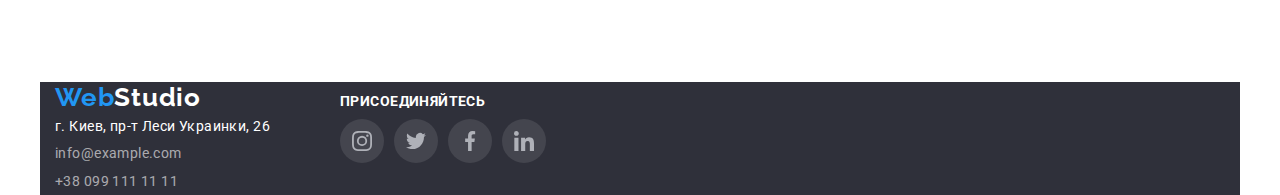
==== commit 23409c38: "исправления сделал все" ====
--- a/portfolio.html
+++ b/portfolio.html
@@ -19,41 +19,43 @@
     <link rel="stylesheet" href="./css/main.css" />
 </head>
 
-<body><!-- Шапка сайта -->
-<header class="page-header">
-    <div class="container main-nav">
-        <a lang="en" class="site-nav-logo" href="WebStudio">Web<span>Studio</span></a>
-        <nav>
-            <ul class="site-nav list">
-                <!--<li lang="en" class="nav-item site-nav-logo"><a href="WebStudio">Web<span>Studio</span></a></li>-->
-                <li class="nav-item"><a href="./index.html" class=nav-item-link link">Студия</a></li>
-                <li class="nav-item"><a href="./portfolio.html" class="nav-item-link link">Портфолио</a></li>
-                <li class="nav-item"><a href="Контакты" class="nav-item-link link">Контакты</a></li>
+<body>
+    <!-- Шапка сайта -->
+    <header class="page-header">
+        <div class="container main-nav">
+            <a lang="en" class="site-nav-logo" href="WebStudio">Web<span>Studio</span></a>
+            <nav>
+                <ul class="site-nav list">
+                    <!--<li lang="en" class="nav-item site-nav-logo"><a href="WebStudio">Web<span>Studio</span></a></li>-->
+                    <li class="nav-item"><a href="./index.html" class="nav-item-link link current">Студия</a></li>
+                    <li class="nav-item"><a href="./portfolio.html" class="nav-item-link link current">Портфолио</a></li>
+                    <li class="nav-item"><a href="Контакты" class="nav-item-link link">Контакты</a></li>
+                </ul>
+            </nav>
+            <ul class="link-items list">
+                <li class="nav-link-item" lang="en">
+                    <a href="mailto:info@devstudio.com" class="current">
+                        <svg class="icon-envelope" width="16" height="12">
+                            <use href="./images/icons.svg#icon-envelope"></use>
+                        </svg>
+                        info@devstudio.com
+                        <!--./images/icons.svgs#icon-smartphone-->
+                    </a>
+    
+                </li>
+                <li class="nav-link-item">
+                    <a href="tel:+380961111111" class="current"><svg class="icon-smartphone" width="10" height="16">
+                            <use href="./images/icons.svg#icon-smartphone"></use>
+                        </svg>
+                        +38 096 111 11 11
+    
+                    </a>
+    
+                </li>
             </ul>
-        </nav>
-        <ul class="link-items list">
-            <li class="nav-link-item" lang="en">
-                <a href="mailto:info@devstudio.com" class="current">
-                    <svg class="icon-envelope" width="16" height="12">
-                        <use href="./images/icons.svg#icon-envelope"></use>
-                    </svg>
-                    info@devstudio.com
-                    <!--./images/icons.svgs#icon-smartphone-->
-                </a>
-
-            </li>
-            <li class="nav-link-item">
-                <a href="tel:+380961111111" class="current"><svg class="icon-smartphone" width="10" height="16">
-                        <use href="./images/icons.svg#icon-smartphone"></use>
-                    </svg>
-                    +38 096 111 11 11
-
-                </a>
-
-            </li>
-        </ul>
-    </div>
-</header>
+        </div>
+    </header>
+  
    
     <main>
 
@@ -74,16 +76,18 @@
                 <ul class="portfolio-img list">
                     <li class="portfolio-img-item">
                         <a class="portfolio-img-over">
+                        <div class="portfolio-img-overl">
                             <img src="./images/portfolio/img-portfolio1.jpg" alt="Технокряк" width="370" height="294" />
+                            <div class="portfolio-text-overl">
+                                <p>Технокряк это современная площадка распространения коронавируса. Компании используют эту
+                                    платформу для цифрового
+                                    шпионажа и атак на защищённые сервера конкурентов.</p>
+                            </div>
+                        </div>
                             <div class="portfolio-text">
                                 <h3>Технокряк </h3>
                                 <p>Веб-сайт</p>
-                                <div class="portfolio-text-overl">
-                                    <p>Технокряк это современная площадка распространения коронавируса. Компании используют эту
-                                    платформу для цифрового
-                                    шпионажа и атак на защищённые сервера конкурентов.</p>
-
-                                </div>
+                               
                               
                             </div>
                         </a>
--- a/css/main.css
+++ b/css/main.css
@@ -236,7 +236,7 @@
 .nav-item {
   position: relative;
 }
-.nav-item-link::after {
+.nav-item-link.current::after {
   content: '';
 
   position: absolute;
@@ -249,14 +249,17 @@
    background: #2196F3;
    border-radius: 2px;
 
-  opacity: 0;
-  transform: scaleX(0);
+  /*opacity: 0;
+  transform: scaleX(0);*/
   transition: transform 250ms cubic-bezier(0.4, 0, 0.2, 1),
   opacity 250ms cubic-bezier(0.4, 0, 0.2, 1);
 }
+.nav-item-link.current {
+  color:var(--accent-color) ;
+}
 .nav-item-link:hover::after {
-  opacity: 1;
-  transform: scaleX(1);
+  /*opacity: 1;
+  transform: scaleX(1);*/
 }
 /* Hero */
 
@@ -345,8 +348,9 @@
   
   width: 30px;
   height: 30px;
-  border: 1px solid rgba(0, 0, 0, 0, 1);
+  border: 1px solid rgba(0, 0, 0, 0.1);
   border-radius: 50%;
+  background: transparent;
 }
 /* преимущества*/
 .benefits h2 {
@@ -859,23 +863,24 @@
     0px 2px 1px rgba(0, 0, 0, 0.2);
     opacity: 1;
 }
-.portfolio-img-over {
+.portfolio-img-overl {
   position: relative;
+  overflow: hidden;
 }
 .portfolio-text-overl  {
   position: absolute;
-  content: '';
+ /*content: '';*/
   left: 0px;
   top: 0px;
-  width: 370px;
-  height: 294px;
-  /*width: 100%;
-  height: 100%;*/
+ /*width: 370px;
+  height: 294px;*/
+  width: 100%;
+  height: 100%;
   background: rgba(33, 150, 243, 0.9);;
   /*background-color: #2f303a;*/
-   pointer-events: none;
+   /*pointer-events: none;*/
     transform: translateY(100%);
-   opacity: 1;
+   /*opacity: 1;*/
    transition: transform 250ms cubic-bezier(0.4, 0, 0.2, 1),
     opacity 250ms cubic-bezier(0.4, 0, 0.2, 1);
 }
@@ -890,11 +895,10 @@
   letter-spacing: 0.03em;
   text-align: left;
   color:#ffffff;
-  pointer-events: none;
+ /* pointer-events: none;*/
   /*background-color: #2f303a;*/
 }
-.portfolio-img-item:hover .portfolio-text-overl
-.portfolio-img-item:focus .portfolio-text-overl {
+.portfolio-img-over:hover .portfolio-text-overl,
+.portfolio-img-over:focus .portfolio-text-overl {
   transform: translateY(0);
-  opacity: 1;
 }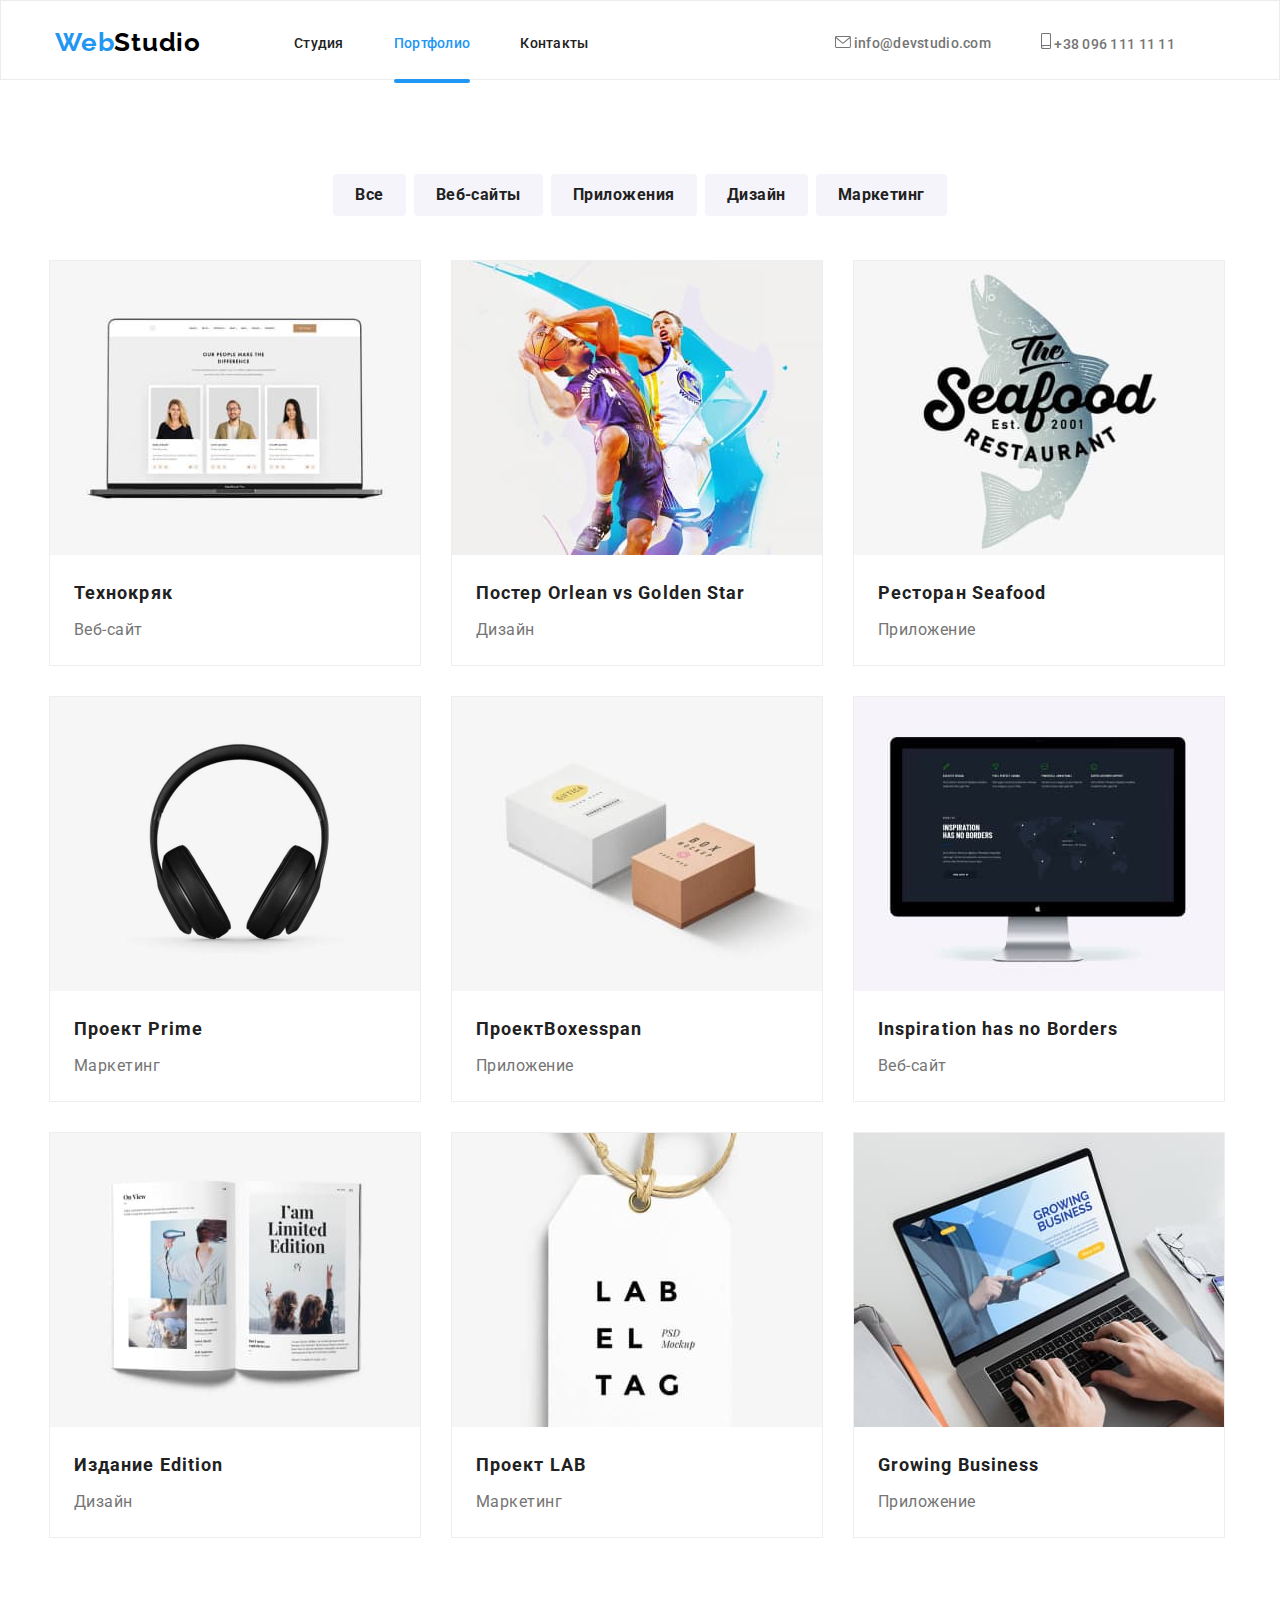
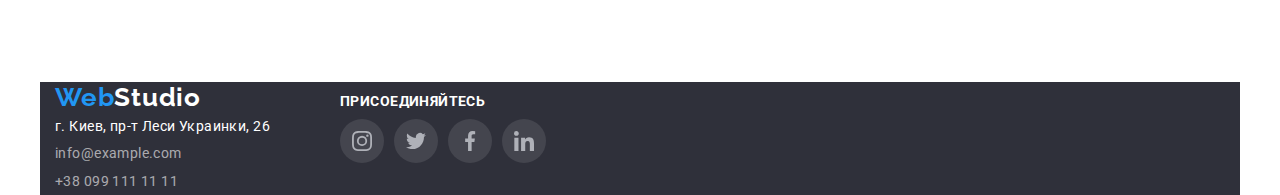
==== commit 1685d4bc: "правки по замечаниям" ====
--- a/portfolio.html
+++ b/portfolio.html
@@ -27,7 +27,7 @@
             <nav>
                 <ul class="site-nav list">
                     <!--<li lang="en" class="nav-item site-nav-logo"><a href="WebStudio">Web<span>Studio</span></a></li>-->
-                    <li class="nav-item"><a href="./index.html" class="nav-item-link link current">Студия</a></li>
+                    <li class="nav-item"><a href="./index.html" class="nav-item-link link">Студия</a></li>
                     <li class="nav-item"><a href="./portfolio.html" class="nav-item-link link current">Портфолио</a></li>
                     <li class="nav-item"><a href="Контакты" class="nav-item-link link">Контакты</a></li>
                 </ul>
--- a/css/main.css
+++ b/css/main.css
@@ -318,7 +318,8 @@
   left: 0;
   width: 100%;
   height:100%;
-  background-color:#AFB1B8;
+  background: rgba(0, 0, 0, 0.2);
+  /*background-color:#AFB1B8;*/
   /*outline: 2px #000000;*/
   /*#2196F3*/
 }
@@ -334,17 +335,21 @@
   left: 50%;
   transform: translate(-50%, -50%);
 
-  min-height: 300px;
-  min-width: 400px;
+  /*min-height: 300px;
+  min-width: 400px;*/
+  width: 528px;
+  height: 581px;
   padding: 15px;
-
+  /*margin-top: 8px;
+  margin-right: 8px;*/
+  radius: 4px;
   background-color: #fff;
   
 }
 .modal .button-modal {
   position: absolute;
-  right: 0px;
-  top: 0px;
+  right: 8px;
+  top: 8px;
   
   width: 30px;
   height: 30px;
@@ -566,7 +571,7 @@
   width: 170px;
   height: 92px;
   border-radius: 4px;
-  border: 1px solid rgba(175, 177, 184, 1)
+  border: 1px solid rgba(175, 177, 184, 1);
  /*border-radius: 4px 4px 4px 4px;*/
  /*padding: 16px 32px 16px 32px;*/
   transition: border 250ms cubic-bezier(0.4, 0, 0.2, 1);
